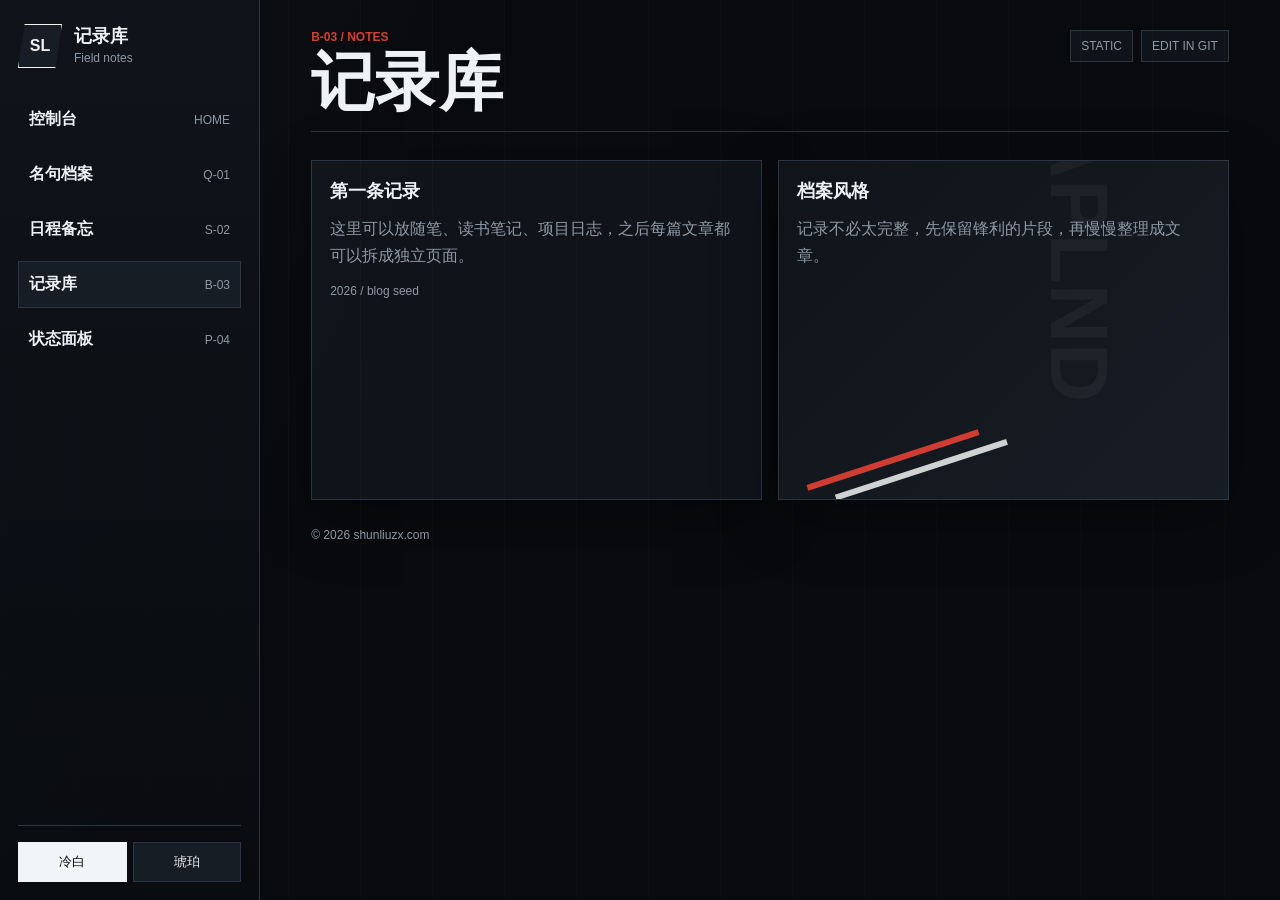
==== blog/index.html @ fe3f95c5 "Build personal website terminal" ====
<!DOCTYPE html>
<html lang="zh-CN">
<head>
  <meta charset="UTF-8">
  <meta name="viewport" content="width=device-width, initial-scale=1.0">
  <title>记录库 / shunliuzx.com</title>
  <link rel="stylesheet" href="../assets/site.css">
</head>
<body data-page="blog" data-theme="wolf">
  <div class="shell">
    <aside class="sidebar">
      <div class="brand"><div class="mark">SL</div><div><h1>记录库</h1><p>Field notes</p></div></div>
      <nav class="nav">
        <a href="/"><b>控制台</b><span>HOME</span></a>
        <a href="/quotes/"><b>名句档案</b><span>Q-01</span></a>
        <a href="/schedule/"><b>日程备忘</b><span>S-02</span></a>
        <a class="active" href="/blog/"><b>记录库</b><span>B-03</span></a>
        <a href="/status/"><b>状态面板</b><span>P-04</span></a>
      </nav>
      <div class="themebox"><div class="seg"><button data-theme-set="wolf">冷白</button><button data-theme-set="amber">琥珀</button></div></div>
    </aside>
    <main class="content">
      <section class="topline"><div><div class="kicker">B-03 / Notes</div><h2>记录库</h2></div><div class="statusbar"><span class="chip">STATIC</span><span class="chip">EDIT IN GIT</span></div></section>
      <section class="grid">
        <article class="panel span-6">
          <h3>第一条记录</h3>
          <p>这里可以放随笔、读书笔记、项目日志，之后每篇文章都可以拆成独立页面。</p>
          <span class="meta">2026 / blog seed</span>
        </article>
        <article class="panel span-6 lappland">
          <h3>档案风格</h3>
          <p>记录不必太完整，先保留锋利的片段，再慢慢整理成文章。</p>
          <div class="slash"></div>
        </article>
      </section>
      <footer>© 2026 shunliuzx.com</footer>
    </main>
  </div>
  <script src="../assets/site.js"></script>
</body>
</html>
---- assets/site.css ----
*{box-sizing:border-box}
html{scroll-behavior:smooth}
body{margin:0;min-height:100vh;font-family:Arial,"Microsoft YaHei",sans-serif;background:var(--bg);color:var(--text);letter-spacing:0}
body[data-theme="wolf"]{--bg:#080a0d;--panel:#10141a;--panel-2:#171d25;--text:#eef2f5;--muted:#8d99a6;--line:#2c3642;--accent:#f2f5f7;--accent-2:#d13c32;--warn:#ffb84d;--shadow:rgba(0,0,0,.32)}
body[data-theme="amber"]{--bg:#14110d;--panel:#211b15;--panel-2:#2b241c;--text:#fff8ed;--muted:#b7a994;--line:#4b3b2b;--accent:#ffbf5a;--accent-2:#e84d36;--warn:#ffe08a;--shadow:rgba(0,0,0,.26)}
body:before{content:"";position:fixed;inset:0;pointer-events:none;background:linear-gradient(115deg,rgba(255,255,255,.04),transparent 38%),repeating-linear-gradient(90deg,rgba(255,255,255,.025) 0 1px,transparent 1px 72px);opacity:.8}
.shell{min-height:100vh;display:grid;grid-template-columns:260px 1fr}
.sidebar{position:sticky;top:0;height:100vh;padding:24px 18px;background:linear-gradient(180deg,var(--panel),rgba(10,12,16,.9));border-right:1px solid var(--line)}
.brand{display:flex;gap:12px;align-items:center;margin-bottom:28px}
.mark{width:44px;height:44px;border:1px solid var(--accent);display:grid;place-items:center;background:var(--panel-2);clip-path:polygon(15% 0,100% 0,85% 100%,0 100%);font-weight:800}
.brand h1{font-size:18px;margin:0;line-height:1.1}.brand p{margin:4px 0 0;color:var(--muted);font-size:12px}
.nav{display:grid;gap:8px}.nav a{color:var(--text);text-decoration:none;border:1px solid transparent;padding:12px 10px;display:flex;justify-content:space-between;align-items:center;background:transparent}.nav a:hover,.nav a.active{border-color:var(--line);background:var(--panel-2)}.nav span{color:var(--muted);font-size:12px}
.themebox{position:absolute;left:18px;right:18px;bottom:18px;border-top:1px solid var(--line);padding-top:16px}
.seg{display:grid;grid-template-columns:1fr 1fr;gap:6px}.seg button,.action,button{border:1px solid var(--line);background:var(--panel-2);color:var(--text);min-height:40px;padding:0 12px;cursor:pointer}.seg button.active,.action.primary,button.primary{border-color:var(--accent);background:var(--accent);color:#080a0d}
.content{padding:30px clamp(18px,4vw,54px)}
.topline{display:flex;justify-content:space-between;gap:18px;align-items:flex-start;margin-bottom:28px;border-bottom:1px solid var(--line);padding-bottom:18px}.kicker{color:var(--accent-2);font-size:12px;font-weight:700;text-transform:uppercase}.topline h2{font-size:clamp(30px,5vw,64px);margin:8px 0 0;line-height:.95}.statusbar{display:flex;gap:8px;flex-wrap:wrap;justify-content:flex-end}.chip{border:1px solid var(--line);background:var(--panel);padding:8px 10px;color:var(--muted);font-size:12px}
.grid{display:grid;grid-template-columns:repeat(12,1fr);gap:16px}.panel{background:var(--panel);border:1px solid var(--line);box-shadow:0 18px 60px var(--shadow);padding:18px}.span-8{grid-column:span 8}.span-6{grid-column:span 6}.span-4{grid-column:span 4}.panel h3{margin:0 0 12px;font-size:18px}.panel p{color:var(--muted);line-height:1.7;margin:0 0 12px}
.lappland{min-height:340px;position:relative;overflow:hidden;background:linear-gradient(135deg,var(--panel),var(--panel-2))}.lappland:before{content:"LAPLND";position:absolute;right:-18px;top:28px;font-size:82px;font-weight:900;color:rgba(255,255,255,.045);transform:rotate(90deg)}.wolf{position:absolute;right:28px;bottom:22px;width:190px;height:190px;border:1px solid var(--line);clip-path:polygon(18% 6%,38% 25%,50% 10%,62% 25%,82% 6%,75% 55%,92% 72%,62% 90%,50% 74%,38% 90%,8% 72%,25% 55%);background:linear-gradient(150deg,rgba(255,255,255,.16),rgba(255,255,255,.02))}.slash{position:absolute;left:24px;bottom:36px;width:180px;height:6px;background:var(--accent-2);transform:rotate(-18deg);box-shadow:24px 18px 0 rgba(255,255,255,.8)}
.big-number{font-size:72px;font-weight:900;line-height:1;color:var(--accent)}.quote-list,.task-list,.post-list{display:grid;gap:12px}.item{border:1px solid var(--line);background:var(--panel-2);padding:14px}.item b{display:block;margin-bottom:6px}.link-card{text-decoration:none;color:var(--text)}.meta{color:var(--muted);font-size:12px}
.form{display:grid;gap:10px}input,textarea,select{width:100%;border:1px solid var(--line);background:var(--bg);color:var(--text);padding:11px;font:inherit}textarea{min-height:92px;resize:vertical}.actions{display:flex;gap:8px;flex-wrap:wrap}.danger{color:var(--accent-2)}
.matrix{display:grid;grid-template-columns:repeat(2,1fr);gap:12px}.meter{height:10px;background:var(--bg);border:1px solid var(--line);overflow:hidden}.meter i{display:block;height:100%;width:var(--value);background:var(--accent-2)}
footer{margin-top:28px;color:var(--muted);font-size:12px}
@media(max-width:860px){.shell{grid-template-columns:1fr}.sidebar{position:relative;height:auto}.themebox{position:static;margin-top:18px}.content{padding:20px}.topline{display:block}.statusbar{justify-content:flex-start;margin-top:14px}.span-8,.span-6,.span-4{grid-column:span 12}.matrix{grid-template-columns:1fr}.lappland{min-height:300px}.wolf{width:140px;height:140px}.topline h2{font-size:38px}}
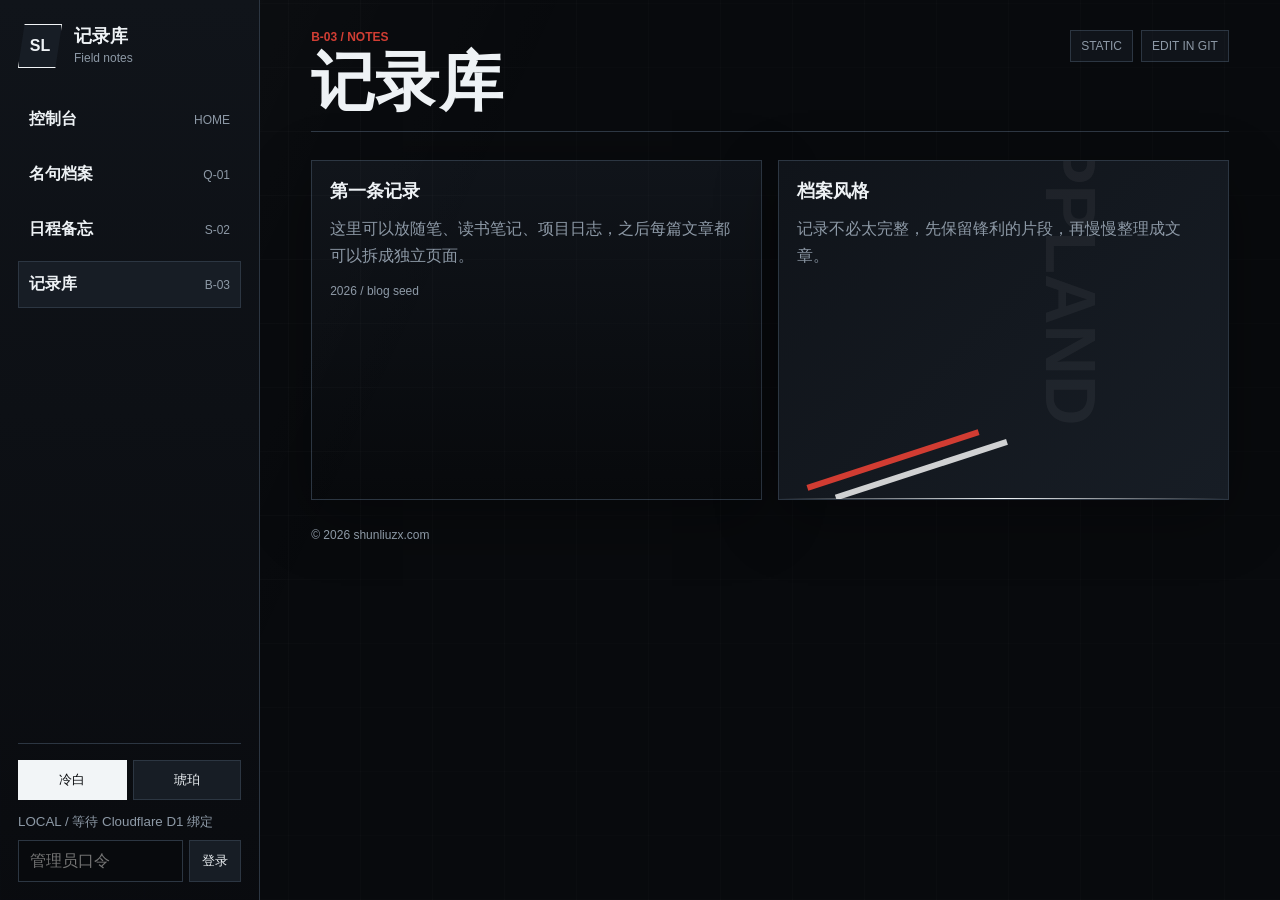
==== commit b41e6c56: "Hide status panel from blog navigation" ====
--- a/blog/index.html
+++ b/blog/index.html
@@ -15,7 +15,6 @@
         <a href="/quotes/"><b>名句档案</b><span>Q-01</span></a>
         <a href="/schedule/"><b>日程备忘</b><span>S-02</span></a>
         <a class="active" href="/blog/"><b>记录库</b><span>B-03</span></a>
-        <a href="/status/"><b>状态面板</b><span>P-04</span></a>
       </nav>
       <div class="themebox"><div class="seg"><button data-theme-set="wolf">冷白</button><button data-theme-set="amber">琥珀</button></div></div>
     </aside>
--- a/assets/site.css
+++ b/assets/site.css
@@ -3,21 +3,21 @@
 body{margin:0;min-height:100vh;font-family:Arial,"Microsoft YaHei",sans-serif;background:var(--bg);color:var(--text);letter-spacing:0}
 body[data-theme="wolf"]{--bg:#080a0d;--panel:#10141a;--panel-2:#171d25;--text:#eef2f5;--muted:#8d99a6;--line:#2c3642;--accent:#f2f5f7;--accent-2:#d13c32;--warn:#ffb84d;--shadow:rgba(0,0,0,.32)}
 body[data-theme="amber"]{--bg:#14110d;--panel:#211b15;--panel-2:#2b241c;--text:#fff8ed;--muted:#b7a994;--line:#4b3b2b;--accent:#ffbf5a;--accent-2:#e84d36;--warn:#ffe08a;--shadow:rgba(0,0,0,.26)}
-body:before{content:"";position:fixed;inset:0;pointer-events:none;background:linear-gradient(115deg,rgba(255,255,255,.04),transparent 38%),repeating-linear-gradient(90deg,rgba(255,255,255,.025) 0 1px,transparent 1px 72px);opacity:.8}
+body:before{content:"";position:fixed;inset:0;pointer-events:none;background:linear-gradient(115deg,rgba(255,255,255,.045),transparent 38%),repeating-linear-gradient(90deg,rgba(255,255,255,.025) 0 1px,transparent 1px 72px),repeating-linear-gradient(0deg,rgba(255,255,255,.018) 0 1px,transparent 1px 64px);opacity:.72}
 .shell{min-height:100vh;display:grid;grid-template-columns:260px 1fr}
-.sidebar{position:sticky;top:0;height:100vh;padding:24px 18px;background:linear-gradient(180deg,var(--panel),rgba(10,12,16,.9));border-right:1px solid var(--line)}
+.sidebar{position:sticky;top:0;height:100vh;padding:24px 18px;background:linear-gradient(180deg,var(--panel),rgba(10,12,16,.94));border-right:1px solid var(--line)}
 .brand{display:flex;gap:12px;align-items:center;margin-bottom:28px}
 .mark{width:44px;height:44px;border:1px solid var(--accent);display:grid;place-items:center;background:var(--panel-2);clip-path:polygon(15% 0,100% 0,85% 100%,0 100%);font-weight:800}
 .brand h1{font-size:18px;margin:0;line-height:1.1}.brand p{margin:4px 0 0;color:var(--muted);font-size:12px}
 .nav{display:grid;gap:8px}.nav a{color:var(--text);text-decoration:none;border:1px solid transparent;padding:12px 10px;display:flex;justify-content:space-between;align-items:center;background:transparent}.nav a:hover,.nav a.active{border-color:var(--line);background:var(--panel-2)}.nav span{color:var(--muted);font-size:12px}
 .themebox{position:absolute;left:18px;right:18px;bottom:18px;border-top:1px solid var(--line);padding-top:16px}
-.seg{display:grid;grid-template-columns:1fr 1fr;gap:6px}.seg button,.action,button{border:1px solid var(--line);background:var(--panel-2);color:var(--text);min-height:40px;padding:0 12px;cursor:pointer}.seg button.active,.action.primary,button.primary{border-color:var(--accent);background:var(--accent);color:#080a0d}
+.seg{display:grid;grid-template-columns:1fr 1fr;gap:6px}.seg button,.action,button{border:1px solid var(--line);background:var(--panel-2);color:var(--text);min-height:40px;padding:0 12px;cursor:pointer}.seg button.active,.action.primary,button.primary{border-color:var(--accent);background:var(--accent);color:#080a0d}button:disabled,input:disabled,textarea:disabled,select:disabled{opacity:.55;cursor:not-allowed}
 .content{padding:30px clamp(18px,4vw,54px)}
 .topline{display:flex;justify-content:space-between;gap:18px;align-items:flex-start;margin-bottom:28px;border-bottom:1px solid var(--line);padding-bottom:18px}.kicker{color:var(--accent-2);font-size:12px;font-weight:700;text-transform:uppercase}.topline h2{font-size:clamp(30px,5vw,64px);margin:8px 0 0;line-height:.95}.statusbar{display:flex;gap:8px;flex-wrap:wrap;justify-content:flex-end}.chip{border:1px solid var(--line);background:var(--panel);padding:8px 10px;color:var(--muted);font-size:12px}
-.grid{display:grid;grid-template-columns:repeat(12,1fr);gap:16px}.panel{background:var(--panel);border:1px solid var(--line);box-shadow:0 18px 60px var(--shadow);padding:18px}.span-8{grid-column:span 8}.span-6{grid-column:span 6}.span-4{grid-column:span 4}.panel h3{margin:0 0 12px;font-size:18px}.panel p{color:var(--muted);line-height:1.7;margin:0 0 12px}
-.lappland{min-height:340px;position:relative;overflow:hidden;background:linear-gradient(135deg,var(--panel),var(--panel-2))}.lappland:before{content:"LAPLND";position:absolute;right:-18px;top:28px;font-size:82px;font-weight:900;color:rgba(255,255,255,.045);transform:rotate(90deg)}.wolf{position:absolute;right:28px;bottom:22px;width:190px;height:190px;border:1px solid var(--line);clip-path:polygon(18% 6%,38% 25%,50% 10%,62% 25%,82% 6%,75% 55%,92% 72%,62% 90%,50% 74%,38% 90%,8% 72%,25% 55%);background:linear-gradient(150deg,rgba(255,255,255,.16),rgba(255,255,255,.02))}.slash{position:absolute;left:24px;bottom:36px;width:180px;height:6px;background:var(--accent-2);transform:rotate(-18deg);box-shadow:24px 18px 0 rgba(255,255,255,.8)}
+.grid{display:grid;grid-template-columns:repeat(12,1fr);gap:16px}.panel{background:linear-gradient(180deg,var(--panel),rgba(0,0,0,.08));border:1px solid var(--line);box-shadow:0 18px 60px var(--shadow);padding:18px}.span-8{grid-column:span 8}.span-6{grid-column:span 6}.span-4{grid-column:span 4}.panel h3{margin:0 0 12px;font-size:18px}.panel p{color:var(--muted);line-height:1.7;margin:0 0 12px}
+.lappland{min-height:340px;position:relative;overflow:hidden;background:linear-gradient(135deg,var(--panel),var(--panel-2))}.lappland:before{content:"LAPPLAND";position:absolute;right:-32px;top:34px;font-size:70px;font-weight:900;color:rgba(255,255,255,.052);transform:rotate(90deg)}.lappland:after{content:"";position:absolute;left:0;right:0;bottom:0;height:1px;background:linear-gradient(90deg,transparent,var(--accent),transparent)}.wolf{position:absolute;right:28px;bottom:22px;width:190px;height:190px;border:1px solid var(--line);clip-path:polygon(18% 6%,38% 25%,50% 10%,62% 25%,82% 6%,75% 55%,92% 72%,62% 90%,50% 74%,38% 90%,8% 72%,25% 55%);background:linear-gradient(150deg,rgba(255,255,255,.18),rgba(255,255,255,.025))}.slash{position:absolute;left:24px;bottom:36px;width:180px;height:6px;background:var(--accent-2);transform:rotate(-18deg);box-shadow:24px 18px 0 rgba(255,255,255,.8)}
 .big-number{font-size:72px;font-weight:900;line-height:1;color:var(--accent)}.quote-list,.task-list,.post-list{display:grid;gap:12px}.item{border:1px solid var(--line);background:var(--panel-2);padding:14px}.item b{display:block;margin-bottom:6px}.link-card{text-decoration:none;color:var(--text)}.meta{color:var(--muted);font-size:12px}
-.form{display:grid;gap:10px}input,textarea,select{width:100%;border:1px solid var(--line);background:var(--bg);color:var(--text);padding:11px;font:inherit}textarea{min-height:92px;resize:vertical}.actions{display:flex;gap:8px;flex-wrap:wrap}.danger{color:var(--accent-2)}
+.form{display:grid;gap:10px}input,textarea,select{width:100%;border:1px solid var(--line);background:var(--bg);color:var(--text);padding:11px;font:inherit}textarea{min-height:92px;resize:vertical}.actions{display:flex;gap:8px;flex-wrap:wrap}.danger{color:var(--accent-2)}.auth{display:grid;gap:8px;margin-top:12px}.auth small{color:var(--muted);line-height:1.5}.auth-row{display:grid;grid-template-columns:1fr auto;gap:6px}.auth input{min-width:0}.notice{border:1px solid var(--line);background:var(--panel-2);padding:10px;color:var(--muted);font-size:12px;line-height:1.6}
 .matrix{display:grid;grid-template-columns:repeat(2,1fr);gap:12px}.meter{height:10px;background:var(--bg);border:1px solid var(--line);overflow:hidden}.meter i{display:block;height:100%;width:var(--value);background:var(--accent-2)}
 footer{margin-top:28px;color:var(--muted);font-size:12px}
 @media(max-width:860px){.shell{grid-template-columns:1fr}.sidebar{position:relative;height:auto}.themebox{position:static;margin-top:18px}.content{padding:20px}.topline{display:block}.statusbar{justify-content:flex-start;margin-top:14px}.span-8,.span-6,.span-4{grid-column:span 12}.matrix{grid-template-columns:1fr}.lappland{min-height:300px}.wolf{width:140px;height:140px}.topline h2{font-size:38px}}
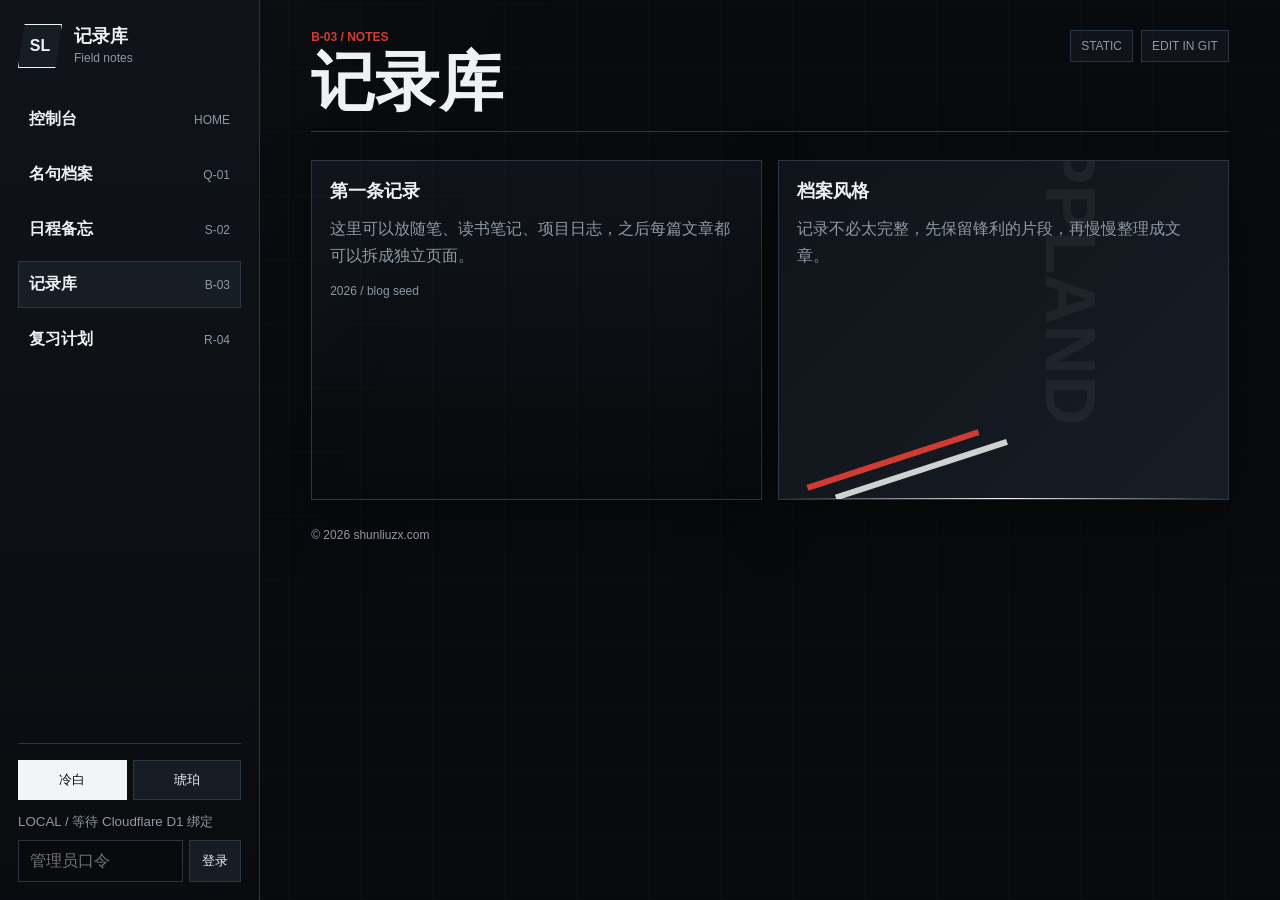
==== commit 450f1314: "Add review planner entry to blog navigation" ====
--- a/blog/index.html
+++ b/blog/index.html
@@ -15,6 +15,7 @@
         <a href="/quotes/"><b>名句档案</b><span>Q-01</span></a>
         <a href="/schedule/"><b>日程备忘</b><span>S-02</span></a>
         <a class="active" href="/blog/"><b>记录库</b><span>B-03</span></a>
+        <a href="/review/"><b>复习计划</b><span>R-04</span></a>
       </nav>
       <div class="themebox"><div class="seg"><button data-theme-set="wolf">冷白</button><button data-theme-set="amber">琥珀</button></div></div>
     </aside>
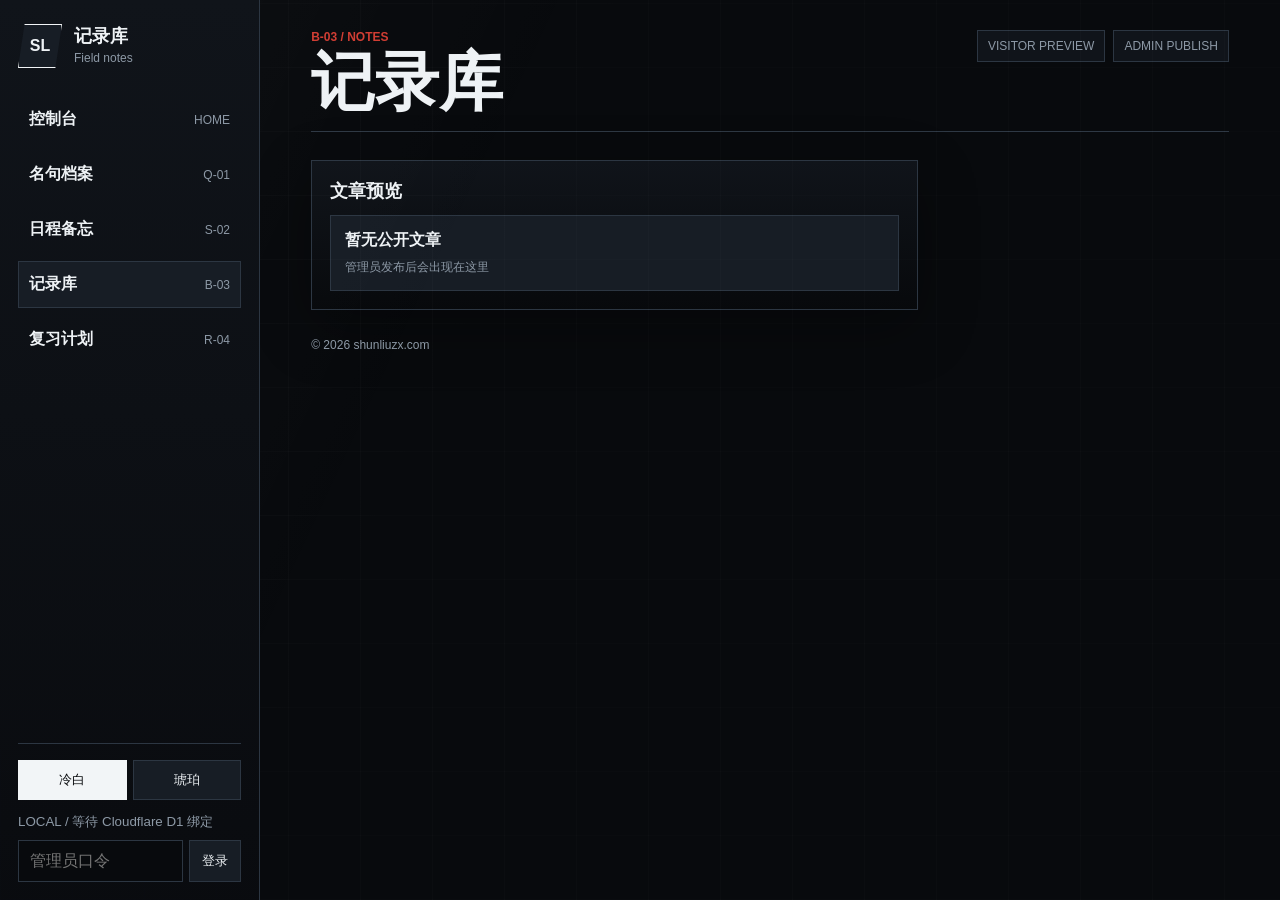
==== commit b704fa7f: "Add admin panel for blog post management" ====
--- a/blog/index.html
+++ b/blog/index.html
@@ -5,6 +5,9 @@
   <meta name="viewport" content="width=device-width, initial-scale=1.0">
   <title>记录库 / shunliuzx.com</title>
   <link rel="stylesheet" href="../assets/site.css">
+  <style>
+    .admin-panel{display:none}.admin-panel.active{display:block}.toggle-line{display:flex;align-items:center;gap:8px;color:var(--muted);font-size:13px}.toggle-line input{width:auto}.post-content{white-space:pre-wrap}.post-actions{display:flex;gap:8px;flex-wrap:wrap;margin-top:12px}.hidden-mark{color:var(--accent-2)}
+  </style>
 </head>
 <body data-page="blog" data-theme="wolf">
   <div class="shell">
@@ -20,22 +23,55 @@
       <div class="themebox"><div class="seg"><button data-theme-set="wolf">冷白</button><button data-theme-set="amber">琥珀</button></div></div>
     </aside>
     <main class="content">
-      <section class="topline"><div><div class="kicker">B-03 / Notes</div><h2>记录库</h2></div><div class="statusbar"><span class="chip">STATIC</span><span class="chip">EDIT IN GIT</span></div></section>
+      <section class="topline"><div><div class="kicker">B-03 / Notes</div><h2>记录库</h2></div><div class="statusbar"><span class="chip">VISITOR PREVIEW</span><span class="chip">ADMIN PUBLISH</span></div></section>
       <section class="grid">
-        <article class="panel span-6">
-          <h3>第一条记录</h3>
-          <p>这里可以放随笔、读书笔记、项目日志，之后每篇文章都可以拆成独立页面。</p>
-          <span class="meta">2026 / blog seed</span>
-        </article>
-        <article class="panel span-6 lappland">
-          <h3>档案风格</h3>
-          <p>记录不必太完整，先保留锋利的片段，再慢慢整理成文章。</p>
-          <div class="slash"></div>
-        </article>
+        <div class="panel span-4 admin-panel" id="blogAdminPanel">
+          <h3>发布文章</h3>
+          <form class="form" id="blogForm">
+            <input id="blogId" type="hidden">
+            <input id="blogTitle" required placeholder="标题">
+            <input id="blogTag" placeholder="标签，例如 随笔">
+            <textarea id="blogSummary" placeholder="预览摘要"></textarea>
+            <textarea id="blogContent" required placeholder="正文"></textarea>
+            <label class="toggle-line"><input id="blogVisible" type="checkbox" checked> 游客可见</label>
+            <button class="primary" type="submit">发布</button>
+            <button type="button" id="blogCancelEdit">取消编辑</button>
+          </form>
+        </div>
+        <div class="panel span-8">
+          <h3>文章预览</h3>
+          <div class="post-list" id="postList"></div>
+        </div>
       </section>
       <footer>© 2026 shunliuzx.com</footer>
     </main>
   </div>
   <script src="../assets/site.js"></script>
+  <script>
+    const $=id=>document.getElementById(id);
+    const esc=value=>String(value||"").replace(/[&<>"']/g,c=>({"&":"&amp;","<":"&lt;",">":"&gt;","\"":"&quot;","'":"&#39;"}[c]));
+    async function api(path,options){const res=await fetch(path,Object.assign({headers:{"content-type":"application/json"}},options||{}));const data=await res.json().catch(()=>({}));if(!res.ok)throw new Error(data.error||"请求失败");return data}
+    function time(value){return value?new Date(value).toLocaleDateString("zh-CN"):"未标注日期"}
+    function resetForm(){blogForm.reset();blogId.value="";blogVisible.checked=true;blogForm.querySelector("button.primary").textContent="发布"}
+    async function loadPosts(){return (await api("/api/blogs")).items||[]}
+    function renderPosts(posts,isAdmin){
+      const visiblePosts=isAdmin?posts:posts.filter(post=>post.visible);
+      $("postList").innerHTML=visiblePosts.length?visiblePosts.map(post=>'<article class="item"><b>'+esc(post.title)+'</b><div class="meta">'+esc(post.tag||"随笔")+' / '+time(post.created_at)+(post.visible?'':' / <span class="hidden-mark">游客隐藏</span>')+'</div><p>'+esc(post.summary||"")+'</p><div class="post-content">'+esc(post.content||"")+'</div>'+(isAdmin?'<div class="post-actions"><button data-edit="'+esc(post.id)+'">编辑</button><button class="danger" data-delete="'+esc(post.id)+'">删除</button></div>':"")+'</article>').join(""):'<div class="item"><b>暂无公开文章</b><span class="meta">管理员发布后会出现在这里</span></div>';
+      if(!isAdmin)return;
+      document.querySelectorAll("[data-edit]").forEach(btn=>btn.onclick=()=>{const post=posts.find(item=>String(item.id)===String(btn.dataset.edit));if(!post)return;blogId.value=post.id;blogTitle.value=post.title||"";blogTag.value=post.tag||"";blogSummary.value=post.summary||"";blogContent.value=post.content||"";blogVisible.checked=!!post.visible;blogForm.querySelector("button.primary").textContent="保存修改";window.scrollTo({top:0,behavior:"smooth"})});
+      document.querySelectorAll("[data-delete]").forEach(btn=>btn.onclick=async()=>{await api("/api/blogs?id="+encodeURIComponent(btn.dataset.delete),{method:"DELETE"});initBlog()});
+    }
+    async function initBlog(){
+      const session=await api("/api/session").catch(()=>({role:"visitor"}));
+      const isAdmin=session.role==="admin";
+      $("blogAdminPanel").classList.toggle("active",isAdmin);
+      const posts=await loadPosts().catch(()=>[]);
+      renderPosts(posts,isAdmin);
+      if(!isAdmin)return;
+      blogForm.onsubmit=async event=>{event.preventDefault();const payload={id:blogId.value,title:blogTitle.value.trim(),tag:blogTag.value.trim()||"随笔",summary:blogSummary.value.trim(),content:blogContent.value.trim(),visible:blogVisible.checked};await api("/api/blogs",{method:blogId.value?"PATCH":"POST",body:JSON.stringify(payload)});resetForm();initBlog()};
+      blogCancelEdit.onclick=resetForm;
+    }
+    initBlog();
+  </script>
 </body>
 </html>
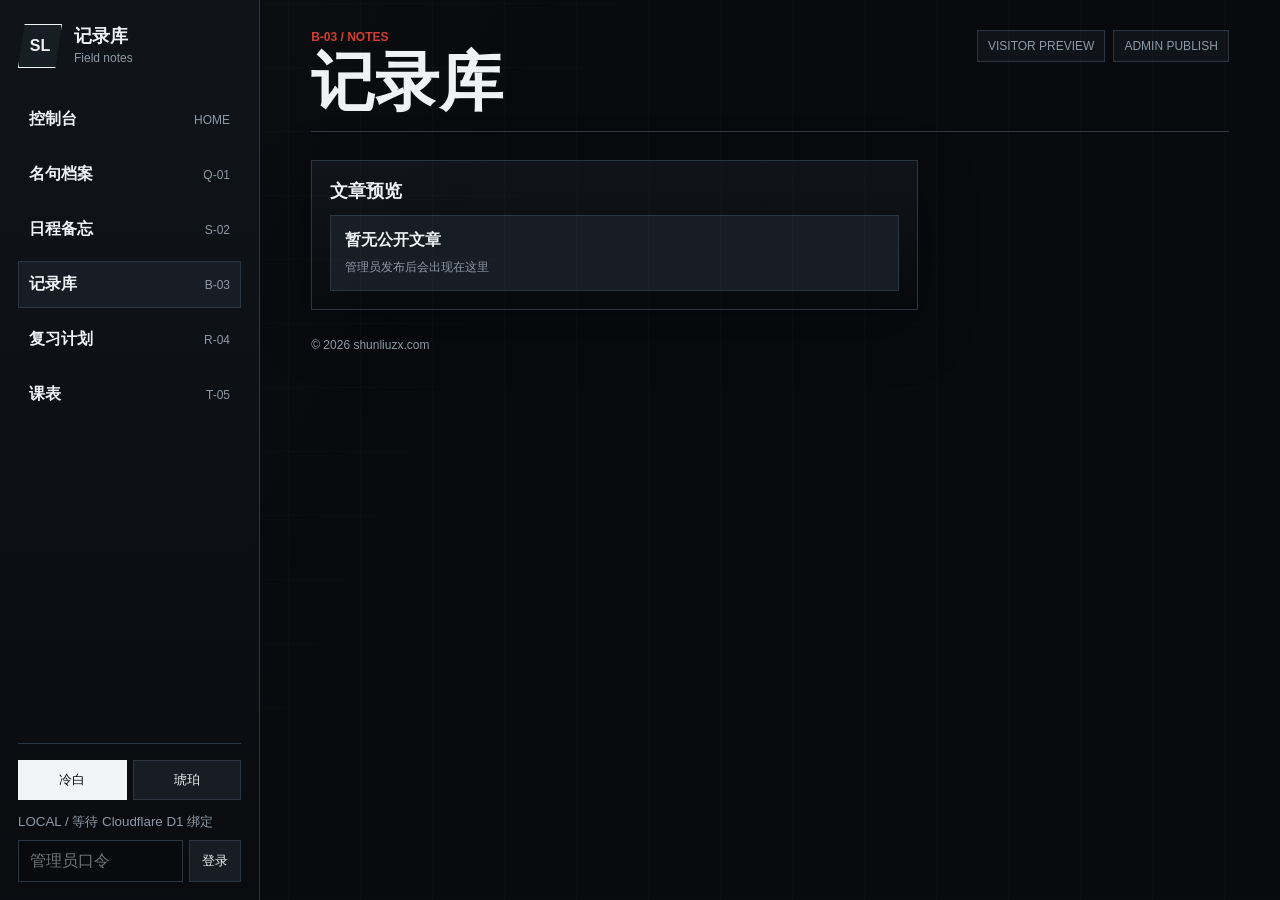
==== commit cd8bf1a1: "Add timetable link to blog navigation" ====
--- a/blog/index.html
+++ b/blog/index.html
@@ -19,6 +19,7 @@
         <a href="/schedule/"><b>日程备忘</b><span>S-02</span></a>
         <a class="active" href="/blog/"><b>记录库</b><span>B-03</span></a>
         <a href="/review/"><b>复习计划</b><span>R-04</span></a>
+        <a href="/timetable/"><b>课表</b><span>T-05</span></a>
       </nav>
       <div class="themebox"><div class="seg"><button data-theme-set="wolf">冷白</button><button data-theme-set="amber">琥珀</button></div></div>
     </aside>
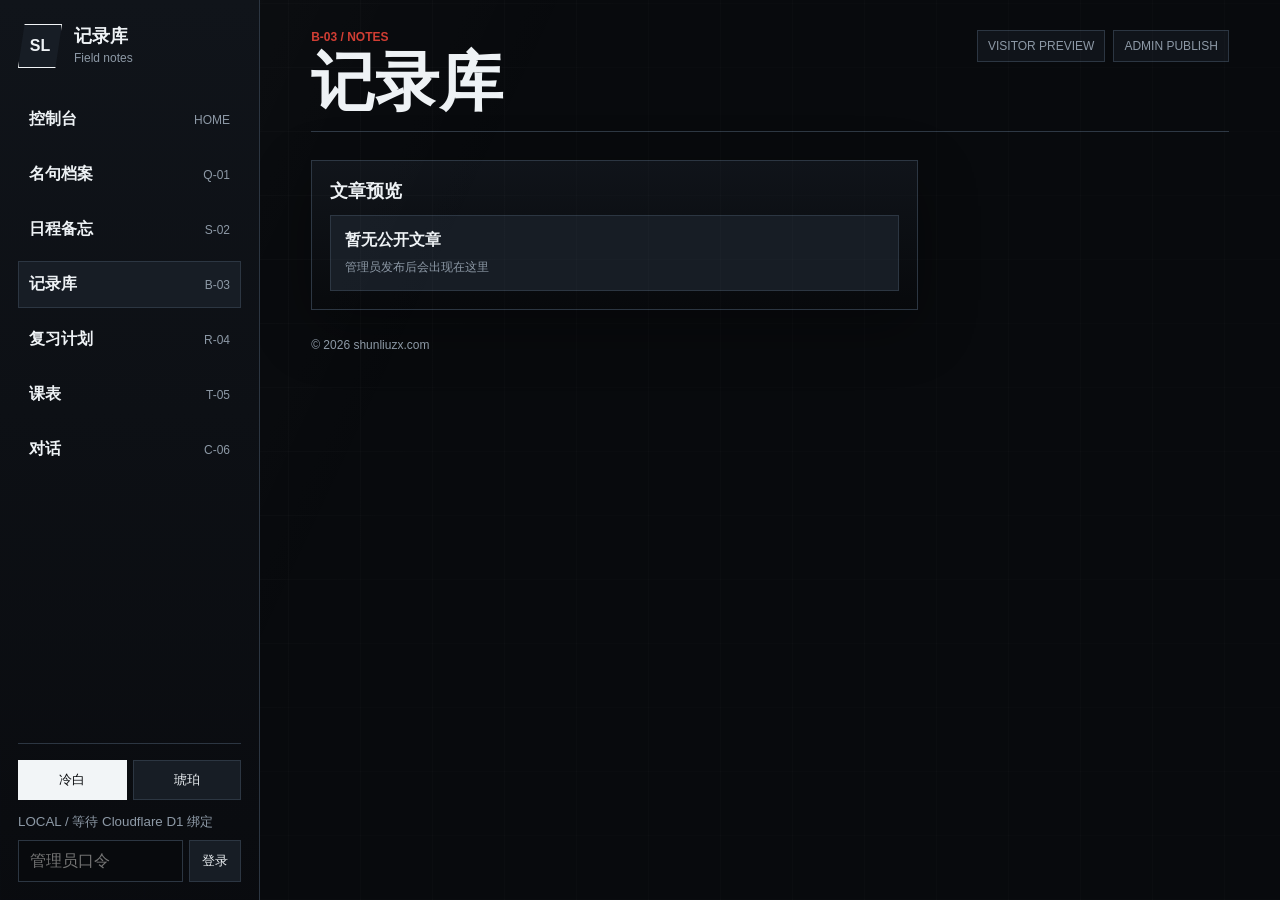
==== commit bbab2c8a: "Fix chat link disappearing across pages" ====
--- a/blog/index.html
+++ b/blog/index.html
@@ -20,6 +20,7 @@
         <a class="active" href="/blog/"><b>记录库</b><span>B-03</span></a>
         <a href="/review/"><b>复习计划</b><span>R-04</span></a>
         <a href="/timetable/"><b>课表</b><span>T-05</span></a>
+        <a href="/chat/"><b>对话</b><span>C-06</span></a>
       </nav>
       <div class="themebox"><div class="seg"><button data-theme-set="wolf">冷白</button><button data-theme-set="amber">琥珀</button></div></div>
     </aside>
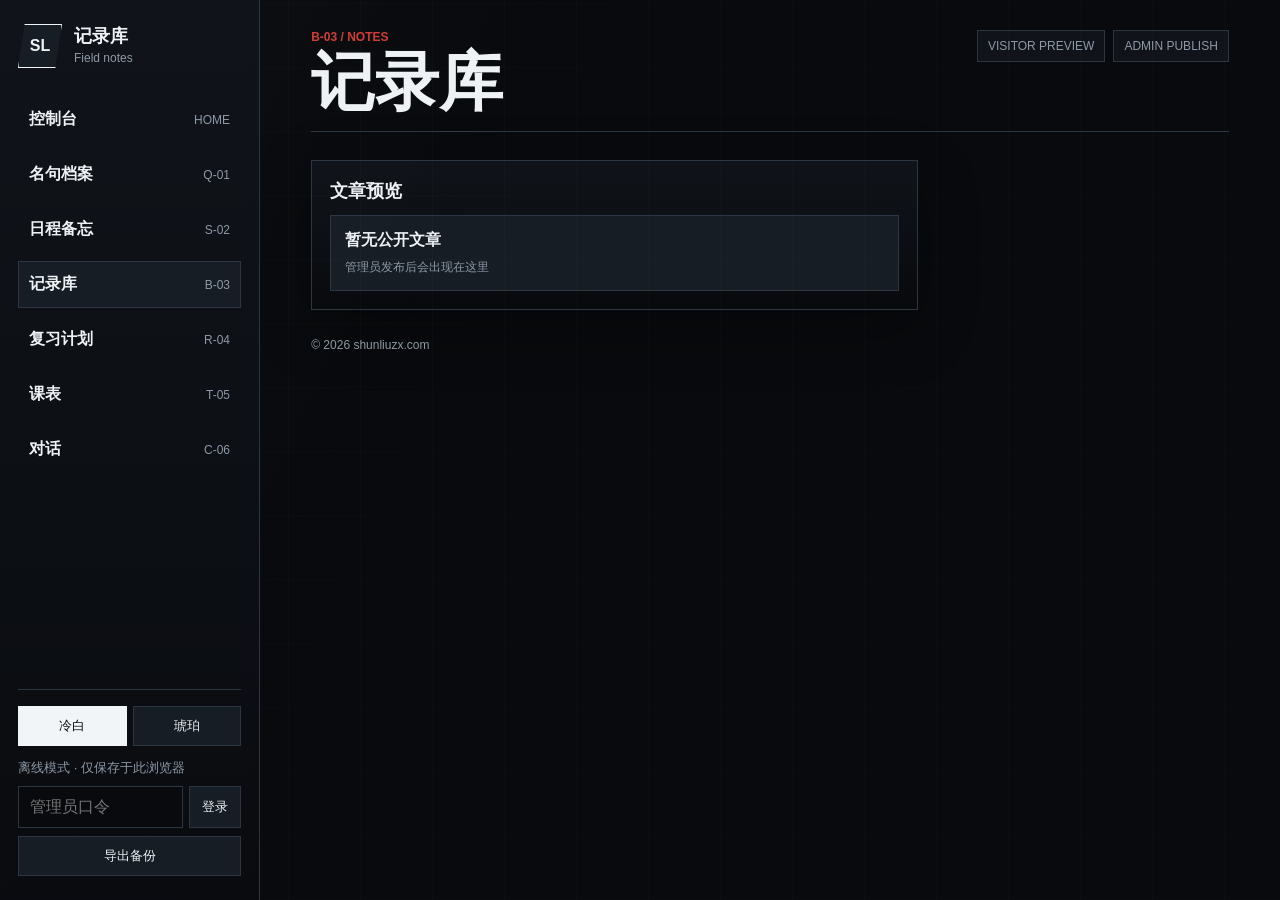
==== commit a0f76475: "Improve daily workflows, resilient saves, chat streaming and backups" ====
--- a/blog/index.html
+++ b/blog/index.html
@@ -20,7 +20,6 @@
         <a class="active" href="/blog/"><b>记录库</b><span>B-03</span></a>
         <a href="/review/"><b>复习计划</b><span>R-04</span></a>
         <a href="/timetable/"><b>课表</b><span>T-05</span></a>
-        <a href="/chat/"><b>对话</b><span>C-06</span></a>
       </nav>
       <div class="themebox"><div class="seg"><button data-theme-set="wolf">冷白</button><button data-theme-set="amber">琥珀</button></div></div>
     </aside>
@@ -48,11 +47,12 @@
       <footer>© 2026 shunliuzx.com</footer>
     </main>
   </div>
+  <script src="/assets/common.js"></script>
   <script src="../assets/site.js"></script>
   <script>
     const $=id=>document.getElementById(id);
     const esc=value=>String(value||"").replace(/[&<>"']/g,c=>({"&":"&amp;","<":"&lt;",">":"&gt;","\"":"&quot;","'":"&#39;"}[c]));
-    async function api(path,options){const res=await fetch(path,Object.assign({headers:{"content-type":"application/json"}},options||{}));const data=await res.json().catch(()=>({}));if(!res.ok)throw new Error(data.error||"请求失败");return data}
+    const api = Site.api;
     function time(value){return value?new Date(value).toLocaleDateString("zh-CN"):"未标注日期"}
     function resetForm(){blogForm.reset();blogId.value="";blogVisible.checked=true;blogForm.querySelector("button.primary").textContent="发布"}
     async function loadPosts(){return (await api("/api/blogs")).items||[]}
--- a/assets/site.css
+++ b/assets/site.css
@@ -21,3 +21,18 @@
 .matrix{display:grid;grid-template-columns:repeat(2,1fr);gap:12px}.meter{height:10px;background:var(--bg);border:1px solid var(--line);overflow:hidden}.meter i{display:block;height:100%;width:var(--value);background:var(--accent-2)}
 footer{margin-top:28px;color:var(--muted);font-size:12px}
 @media(max-width:860px){.shell{grid-template-columns:1fr}.sidebar{position:relative;height:auto}.themebox{position:static;margin-top:18px}.content{padding:20px}.topline{display:block}.statusbar{justify-content:flex-start;margin-top:14px}.span-8,.span-6,.span-4{grid-column:span 12}.matrix{grid-template-columns:1fr}.lappland{min-height:300px}.wolf{width:140px;height:140px}.topline h2{font-size:38px}}
+
+/* Consistent navigation and daily-use feedback */
+.span-12{grid-column:1 / -1;min-width:0}
+.sidebar{display:flex;flex-direction:column;overflow-y:auto}
+.themebox{position:static;margin-top:auto;padding-top:16px}
+.nav{margin-bottom:24px}
+.feedback{position:fixed;bottom:18px;right:18px;max-width:min(480px,90vw);z-index:100}
+.undo{position:relative;margin:12px 18px;border-color:var(--accent)}
+.undo-stack{position:fixed;right:0;bottom:76px;z-index:101;max-width:min(480px,100vw);display:grid;max-height:60vh;overflow-y:auto}
+.day-head.is-today{box-shadow:inset 0 -4px var(--accent);color:var(--accent)}
+.toolbar label{display:flex;align-items:center;gap:6px;flex-wrap:wrap}
+.toolbar input{width:130px;max-width:100%}
+#taskList section{display:grid;gap:10px}
+#todayTasks a,#nextExam a,#nextCourse a{color:var(--text)}
+@media(max-width:860px){.nav{grid-template-columns:repeat(2,minmax(0,1fr));gap:4px}.nav a{padding:10px 6px}.sidebar{height:auto}.themebox{margin-top:12px}.span-12{grid-column:1 / -1}}
